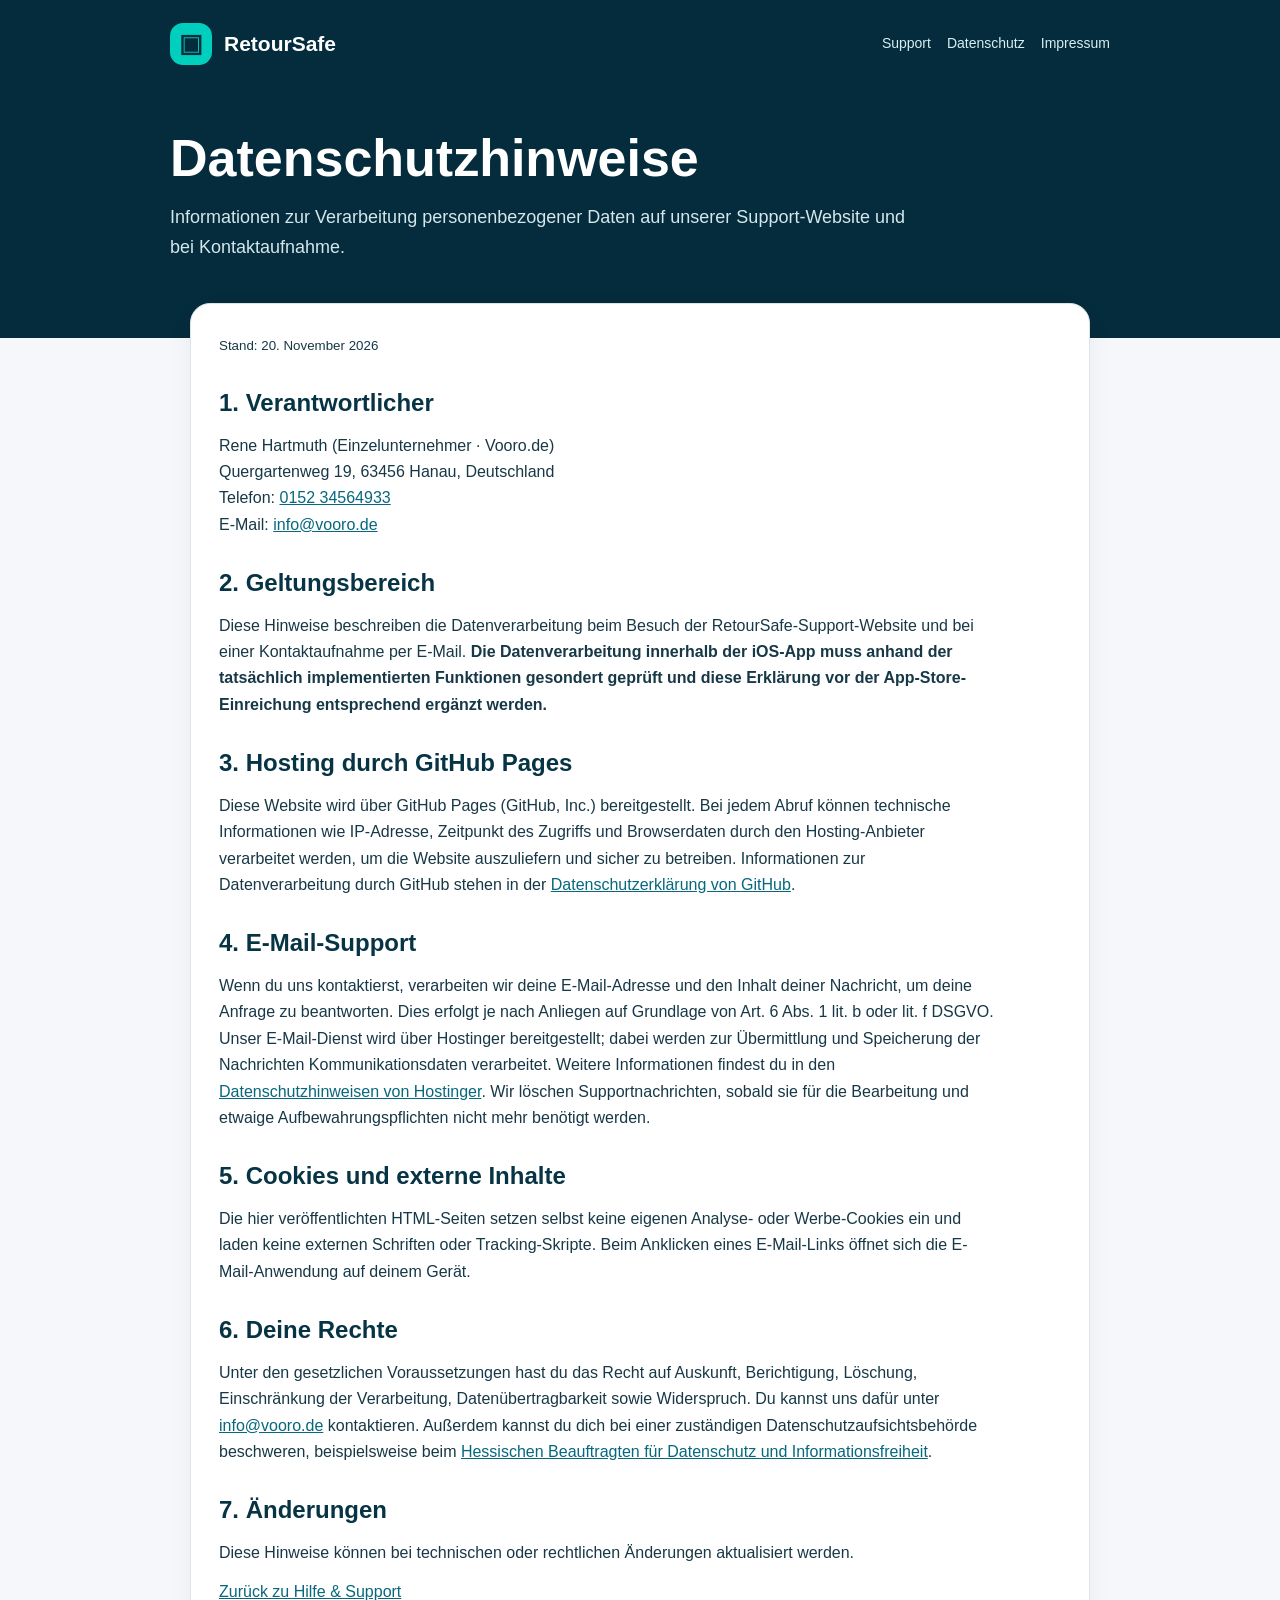
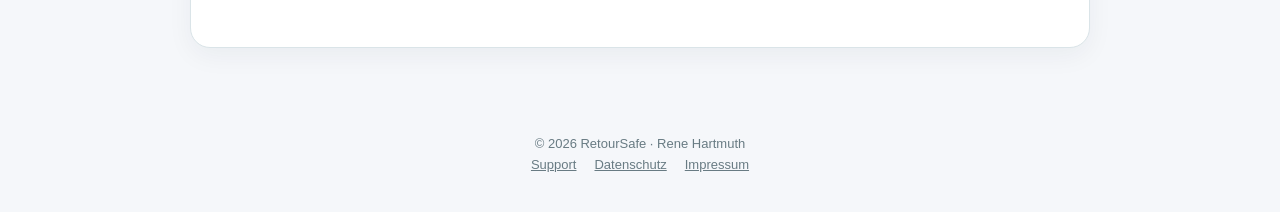
==== datenschutz.html @ 26d32a20 "Add RetourSafe datenschutz.html" ====
<!doctype html><html lang="de"><head><meta charset="utf-8"><meta name="viewport" content="width=device-width, initial-scale=1"><meta name="theme-color" content="#042c3c"><meta name="description" content="Informationen zur Verarbeitung personenbezogener Daten auf unserer Support-Website und bei Kontaktaufnahme."><title>Datenschutzhinweise | RetourSafe</title><style>:root{--ink:#073445;--deep:#042c3c;--aqua:#00cfbd;--muted:#60727b;--bg:#f5f7fa;--line:#dae4e8}*{box-sizing:border-box}body{margin:0;background:var(--bg);font-family:-apple-system,BlinkMacSystemFont,"Segoe UI",Arial,sans-serif;color:#173846;line-height:1.65}a{color:#06677d}a:focus-visible{outline:3px solid var(--aqua);outline-offset:3px}header{background:var(--deep);color:#fff;padding:23px 22px 75px}.wrap{max-width:940px;margin:0 auto}.top{display:flex;gap:18px;justify-content:space-between;align-items:center;flex-wrap:wrap}.brand{display:flex;align-items:center;gap:12px;color:white;text-decoration:none;font-size:21px;font-weight:800}.symbol{display:grid;place-items:center;width:42px;height:42px;background:var(--aqua);color:var(--deep);border-radius:13px;font-size:25px}nav{display:flex;gap:16px;flex-wrap:wrap}nav a{color:#d8eff2;text-decoration:none;font-size:14px}.hero{margin-top:65px}h1{font-size:clamp(32px,5vw,52px);line-height:1.1;margin:0 0 16px;color:#fff}header p{color:#d5e6ec;font-size:18px;max-width:750px;margin:0}main{max-width:940px;margin:-35px auto 0;position:relative;padding:0 20px 65px}.card{background:white;border:1px solid var(--line);border-radius:20px;padding:28px;box-shadow:0 8px 26px rgba(4,44,60,.05)}h2{font-size:24px;color:var(--ink);margin:25px 0 10px}h2:first-child{margin-top:0}p{margin:0 0 13px}.legal p{max-width:780px}.legal ul{padding-left:22px}footer{padding:20px 20px 36px;font-size:13px;text-align:center;color:#687b83}footer a{color:inherit;margin:0 9px}@media(max-width:600px){header{padding-bottom:60px}.hero{margin-top:50px}.card{padding:22px}nav{gap:10px}.top{align-items:flex-start}}</style></head><body><header><div class="wrap"><div class="top"><a class="brand" href="index.html"><span class="symbol" aria-hidden="true">▣</span>RetourSafe</a><nav aria-label="Hauptnavigation"><a href="index.html">Support</a><a href="datenschutz.html">Datenschutz</a><a href="impressum.html">Impressum</a></nav></div><div class="hero"><h1>Datenschutzhinweise</h1><p>Informationen zur Verarbeitung personenbezogener Daten auf unserer Support-Website und bei Kontaktaufnahme.</p></div></div></header><main><article class="card legal"><p><small>Stand: 20. November 2026</small></p><h2>1. Verantwortlicher</h2><p>Rene Hartmuth (Einzelunternehmer · Vooro.de)<br>Quergartenweg 19, 63456 Hanau, Deutschland<br>Telefon: <a href="tel:+4915234564933">0152 34564933</a><br>E-Mail: <a href="mailto:info@vooro.de">info@vooro.de</a></p><h2>2. Geltungsbereich</h2><p>Diese Hinweise beschreiben die Datenverarbeitung beim Besuch der RetourSafe-Support-Website und bei einer Kontaktaufnahme per E-Mail. <strong>Die Datenverarbeitung innerhalb der iOS-App muss anhand der tatsächlich implementierten Funktionen gesondert geprüft und diese Erklärung vor der App-Store-Einreichung entsprechend ergänzt werden.</strong></p><h2>3. Hosting durch GitHub Pages</h2><p>Diese Website wird über GitHub Pages (GitHub, Inc.) bereitgestellt. Bei jedem Abruf können technische Informationen wie IP-Adresse, Zeitpunkt des Zugriffs und Browserdaten durch den Hosting-Anbieter verarbeitet werden, um die Website auszuliefern und sicher zu betreiben. Informationen zur Datenverarbeitung durch GitHub stehen in der <a href="https://docs.github.com/de/site-policy/privacy-policies/github-general-privacy-statement" rel="noopener noreferrer" target="_blank">Datenschutzerklärung von GitHub</a>.</p><h2>4. E-Mail-Support</h2><p>Wenn du uns kontaktierst, verarbeiten wir deine E-Mail-Adresse und den Inhalt deiner Nachricht, um deine Anfrage zu beantworten. Dies erfolgt je nach Anliegen auf Grundlage von Art. 6 Abs. 1 lit. b oder lit. f DSGVO. Unser E-Mail-Dienst wird über Hostinger bereitgestellt; dabei werden zur Übermittlung und Speicherung der Nachrichten Kommunikationsdaten verarbeitet. Weitere Informationen findest du in den <a href="https://www.hostinger.com/legal/privacy-policy" rel="noopener noreferrer" target="_blank">Datenschutzhinweisen von Hostinger</a>. Wir löschen Supportnachrichten, sobald sie für die Bearbeitung und etwaige Aufbewahrungspflichten nicht mehr benötigt werden.</p><h2>5. Cookies und externe Inhalte</h2><p>Die hier veröffentlichten HTML-Seiten setzen selbst keine eigenen Analyse- oder Werbe-Cookies ein und laden keine externen Schriften oder Tracking-Skripte. Beim Anklicken eines E-Mail-Links öffnet sich die E-Mail-Anwendung auf deinem Gerät.</p><h2>6. Deine Rechte</h2><p>Unter den gesetzlichen Voraussetzungen hast du das Recht auf Auskunft, Berichtigung, Löschung, Einschränkung der Verarbeitung, Datenübertragbarkeit sowie Widerspruch. Du kannst uns dafür unter <a href="mailto:info@vooro.de">info@vooro.de</a> kontaktieren. Außerdem kannst du dich bei einer zuständigen Datenschutzaufsichtsbehörde beschweren, beispielsweise beim <a href="https://datenschutz.hessen.de/" rel="noopener noreferrer" target="_blank">Hessischen Beauftragten für Datenschutz und Informationsfreiheit</a>.</p><h2>7. Änderungen</h2><p>Diese Hinweise können bei technischen oder rechtlichen Änderungen aktualisiert werden.</p><p><a href="index.html">Zurück zu Hilfe &amp; Support</a></p></article></main><footer>© 2026 RetourSafe · Rene Hartmuth<br><a href="index.html">Support</a><a href="datenschutz.html">Datenschutz</a><a href="impressum.html">Impressum</a></footer></body></html>
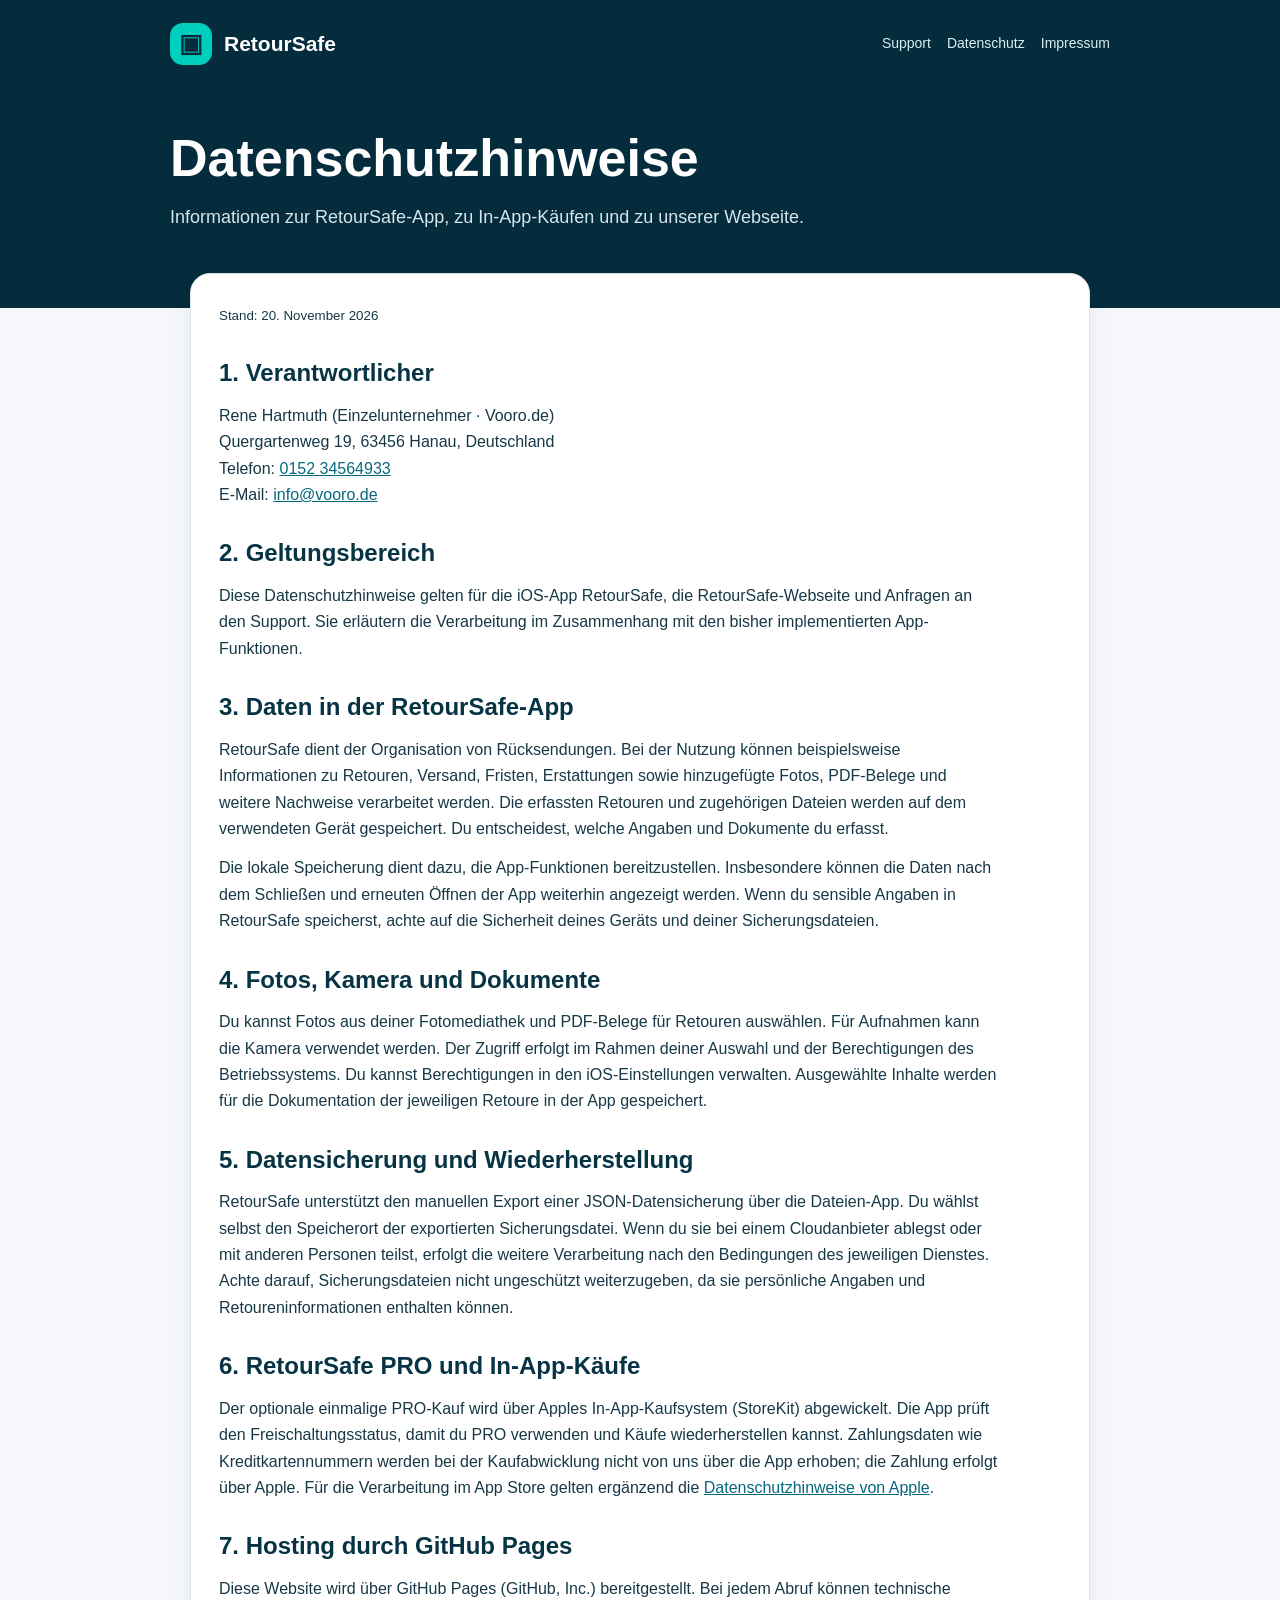
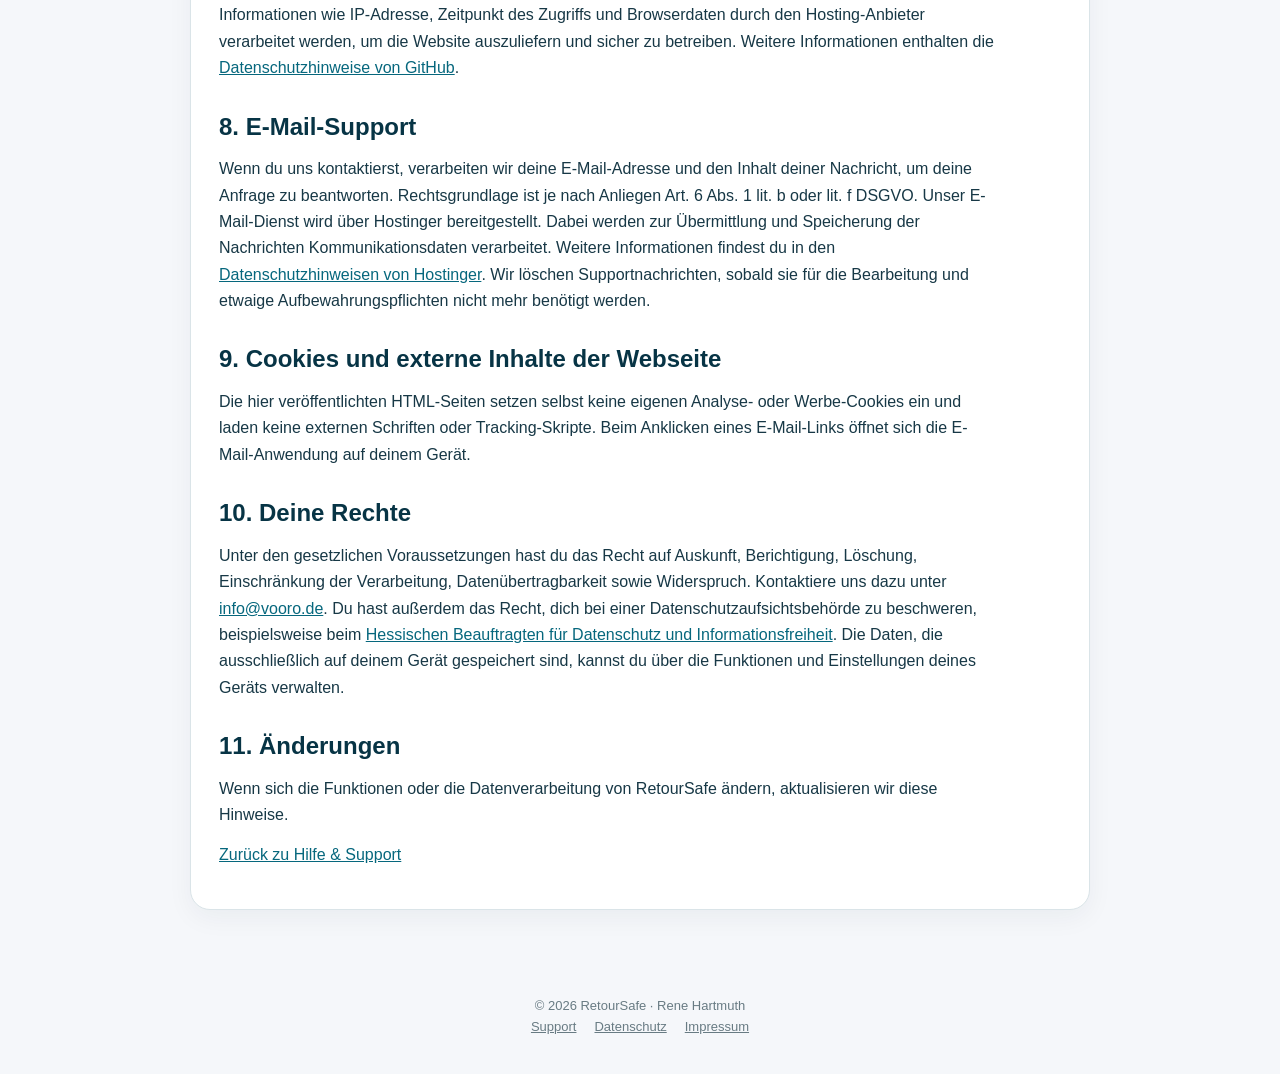
==== commit f9e06623: "Document RetourSafe local app storage, photo access, backups and StoreKit privacy" ====
--- a/datenschutz.html
+++ b/datenschutz.html
@@ -1 +1,10 @@
-<!doctype html><html lang="de"><head><meta charset="utf-8"><meta name="viewport" content="width=device-width, initial-scale=1"><meta name="theme-color" content="#042c3c"><meta name="description" content="Informationen zur Verarbeitung personenbezogener Daten auf unserer Support-Website und bei Kontaktaufnahme."><title>Datenschutzhinweise | RetourSafe</title><style>:root{--ink:#073445;--deep:#042c3c;--aqua:#00cfbd;--muted:#60727b;--bg:#f5f7fa;--line:#dae4e8}*{box-sizing:border-box}body{margin:0;background:var(--bg);font-family:-apple-system,BlinkMacSystemFont,"Segoe UI",Arial,sans-serif;color:#173846;line-height:1.65}a{color:#06677d}a:focus-visible{outline:3px solid var(--aqua);outline-offset:3px}header{background:var(--deep);color:#fff;padding:23px 22px 75px}.wrap{max-width:940px;margin:0 auto}.top{display:flex;gap:18px;justify-content:space-between;align-items:center;flex-wrap:wrap}.brand{display:flex;align-items:center;gap:12px;color:white;text-decoration:none;font-size:21px;font-weight:800}.symbol{display:grid;place-items:center;width:42px;height:42px;background:var(--aqua);color:var(--deep);border-radius:13px;font-size:25px}nav{display:flex;gap:16px;flex-wrap:wrap}nav a{color:#d8eff2;text-decoration:none;font-size:14px}.hero{margin-top:65px}h1{font-size:clamp(32px,5vw,52px);line-height:1.1;margin:0 0 16px;color:#fff}header p{color:#d5e6ec;font-size:18px;max-width:750px;margin:0}main{max-width:940px;margin:-35px auto 0;position:relative;padding:0 20px 65px}.card{background:white;border:1px solid var(--line);border-radius:20px;padding:28px;box-shadow:0 8px 26px rgba(4,44,60,.05)}h2{font-size:24px;color:var(--ink);margin:25px 0 10px}h2:first-child{margin-top:0}p{margin:0 0 13px}.legal p{max-width:780px}.legal ul{padding-left:22px}footer{padding:20px 20px 36px;font-size:13px;text-align:center;color:#687b83}footer a{color:inherit;margin:0 9px}@media(max-width:600px){header{padding-bottom:60px}.hero{margin-top:50px}.card{padding:22px}nav{gap:10px}.top{align-items:flex-start}}</style></head><body><header><div class="wrap"><div class="top"><a class="brand" href="index.html"><span class="symbol" aria-hidden="true">▣</span>RetourSafe</a><nav aria-label="Hauptnavigation"><a href="index.html">Support</a><a href="datenschutz.html">Datenschutz</a><a href="impressum.html">Impressum</a></nav></div><div class="hero"><h1>Datenschutzhinweise</h1><p>Informationen zur Verarbeitung personenbezogener Daten auf unserer Support-Website und bei Kontaktaufnahme.</p></div></div></header><main><article class="card legal"><p><small>Stand: 20. November 2026</small></p><h2>1. Verantwortlicher</h2><p>Rene Hartmuth (Einzelunternehmer · Vooro.de)<br>Quergartenweg 19, 63456 Hanau, Deutschland<br>Telefon: <a href="tel:+4915234564933">0152 34564933</a><br>E-Mail: <a href="mailto:info@vooro.de">info@vooro.de</a></p><h2>2. Geltungsbereich</h2><p>Diese Hinweise beschreiben die Datenverarbeitung beim Besuch der RetourSafe-Support-Website und bei einer Kontaktaufnahme per E-Mail. <strong>Die Datenverarbeitung innerhalb der iOS-App muss anhand der tatsächlich implementierten Funktionen gesondert geprüft und diese Erklärung vor der App-Store-Einreichung entsprechend ergänzt werden.</strong></p><h2>3. Hosting durch GitHub Pages</h2><p>Diese Website wird über GitHub Pages (GitHub, Inc.) bereitgestellt. Bei jedem Abruf können technische Informationen wie IP-Adresse, Zeitpunkt des Zugriffs und Browserdaten durch den Hosting-Anbieter verarbeitet werden, um die Website auszuliefern und sicher zu betreiben. Informationen zur Datenverarbeitung durch GitHub stehen in der <a href="https://docs.github.com/de/site-policy/privacy-policies/github-general-privacy-statement" rel="noopener noreferrer" target="_blank">Datenschutzerklärung von GitHub</a>.</p><h2>4. E-Mail-Support</h2><p>Wenn du uns kontaktierst, verarbeiten wir deine E-Mail-Adresse und den Inhalt deiner Nachricht, um deine Anfrage zu beantworten. Dies erfolgt je nach Anliegen auf Grundlage von Art. 6 Abs. 1 lit. b oder lit. f DSGVO. Unser E-Mail-Dienst wird über Hostinger bereitgestellt; dabei werden zur Übermittlung und Speicherung der Nachrichten Kommunikationsdaten verarbeitet. Weitere Informationen findest du in den <a href="https://www.hostinger.com/legal/privacy-policy" rel="noopener noreferrer" target="_blank">Datenschutzhinweisen von Hostinger</a>. Wir löschen Supportnachrichten, sobald sie für die Bearbeitung und etwaige Aufbewahrungspflichten nicht mehr benötigt werden.</p><h2>5. Cookies und externe Inhalte</h2><p>Die hier veröffentlichten HTML-Seiten setzen selbst keine eigenen Analyse- oder Werbe-Cookies ein und laden keine externen Schriften oder Tracking-Skripte. Beim Anklicken eines E-Mail-Links öffnet sich die E-Mail-Anwendung auf deinem Gerät.</p><h2>6. Deine Rechte</h2><p>Unter den gesetzlichen Voraussetzungen hast du das Recht auf Auskunft, Berichtigung, Löschung, Einschränkung der Verarbeitung, Datenübertragbarkeit sowie Widerspruch. Du kannst uns dafür unter <a href="mailto:info@vooro.de">info@vooro.de</a> kontaktieren. Außerdem kannst du dich bei einer zuständigen Datenschutzaufsichtsbehörde beschweren, beispielsweise beim <a href="https://datenschutz.hessen.de/" rel="noopener noreferrer" target="_blank">Hessischen Beauftragten für Datenschutz und Informationsfreiheit</a>.</p><h2>7. Änderungen</h2><p>Diese Hinweise können bei technischen oder rechtlichen Änderungen aktualisiert werden.</p><p><a href="index.html">Zurück zu Hilfe &amp; Support</a></p></article></main><footer>© 2026 RetourSafe · Rene Hartmuth<br><a href="index.html">Support</a><a href="datenschutz.html">Datenschutz</a><a href="impressum.html">Impressum</a></footer></body></html>+<!doctype html><html lang="de"><head><meta charset="utf-8"><meta name="viewport" content="width=device-width, initial-scale=1"><meta name="theme-color" content="#042c3c"><meta name="description" content="Datenschutzhinweise zur RetourSafe-App für iPhone, zu App-Käufen und zur Support-Webseite."><title>Datenschutzhinweise | RetourSafe</title><style>:root{--ink:#073445;--deep:#042c3c;--aqua:#00cfbd;--muted:#60727b;--bg:#f5f7fa;--line:#dae4e8}*{box-sizing:border-box}body{margin:0;background:var(--bg);font-family:-apple-system,BlinkMacSystemFont,"Segoe UI",Arial,sans-serif;color:#173846;line-height:1.65}a{color:#06677d}a:focus-visible{outline:3px solid var(--aqua);outline-offset:3px}header{background:var(--deep);color:#fff;padding:23px 22px 75px}.wrap{max-width:940px;margin:0 auto}.top{display:flex;gap:18px;justify-content:space-between;align-items:center;flex-wrap:wrap}.brand{display:flex;align-items:center;gap:12px;color:white;text-decoration:none;font-size:21px;font-weight:800}.symbol{display:grid;place-items:center;width:42px;height:42px;background:var(--aqua);color:var(--deep);border-radius:13px;font-size:25px}nav{display:flex;gap:16px;flex-wrap:wrap}nav a{color:#d8eff2;text-decoration:none;font-size:14px}.hero{margin-top:65px}h1{font-size:clamp(32px,5vw,52px);line-height:1.1;margin:0 0 16px;color:#fff}header p{color:#d5e6ec;font-size:18px;max-width:750px;margin:0}main{max-width:940px;margin:-35px auto 0;position:relative;padding:0 20px 65px}.card{background:white;border:1px solid var(--line);border-radius:20px;padding:28px;box-shadow:0 8px 26px rgba(4,44,60,.05)}h2{font-size:24px;color:var(--ink);margin:25px 0 10px}h2:first-child{margin-top:0}p{margin:0 0 13px}.legal p{max-width:780px}.legal ul{padding-left:22px}footer{padding:20px 20px 36px;font-size:13px;text-align:center;color:#687b83}footer a{color:inherit;margin:0 9px}@media(max-width:600px){header{padding-bottom:60px}.hero{margin-top:50px}.card{padding:22px}nav{gap:10px}.top{align-items:flex-start}}</style></head><body><header><div class="wrap"><div class="top"><a class="brand" href="index.html"><span class="symbol" aria-hidden="true">▣</span>RetourSafe</a><nav aria-label="Hauptnavigation"><a href="support.html">Support</a><a href="datenschutz.html">Datenschutz</a><a href="impressum.html">Impressum</a></nav></div><div class="hero"><h1>Datenschutzhinweise</h1><p>Informationen zur RetourSafe-App, zu In-App-Käufen und zu unserer Webseite.</p></div></div></header><main><article class="card legal"><p><small>Stand: 20. November 2026</small></p><h2>1. Verantwortlicher</h2><p>Rene Hartmuth (Einzelunternehmer · Vooro.de)<br>Quergartenweg 19, 63456 Hanau, Deutschland<br>Telefon: <a href="tel:+4915234564933">0152 34564933</a><br>E-Mail: <a href="mailto:info@vooro.de">info@vooro.de</a></p><h2>2. Geltungsbereich</h2><p>Diese Datenschutzhinweise gelten für die iOS-App RetourSafe, die RetourSafe-Webseite und Anfragen an den Support. Sie erläutern die Verarbeitung im Zusammenhang mit den bisher implementierten App-Funktionen.</p>
+<h2>3. Daten in der RetourSafe-App</h2><p>RetourSafe dient der Organisation von Rücksendungen. Bei der Nutzung können beispielsweise Informationen zu Retouren, Versand, Fristen, Erstattungen sowie hinzugefügte Fotos, PDF-Belege und weitere Nachweise verarbeitet werden. Die erfassten Retouren und zugehörigen Dateien werden auf dem verwendeten Gerät gespeichert. Du entscheidest, welche Angaben und Dokumente du erfasst.</p><p>Die lokale Speicherung dient dazu, die App-Funktionen bereitzustellen. Insbesondere können die Daten nach dem Schließen und erneuten Öffnen der App weiterhin angezeigt werden. Wenn du sensible Angaben in RetourSafe speicherst, achte auf die Sicherheit deines Geräts und deiner Sicherungsdateien.</p>
+<h2>4. Fotos, Kamera und Dokumente</h2><p>Du kannst Fotos aus deiner Fotomediathek und PDF-Belege für Retouren auswählen. Für Aufnahmen kann die Kamera verwendet werden. Der Zugriff erfolgt im Rahmen deiner Auswahl und der Berechtigungen des Betriebssystems. Du kannst Berechtigungen in den iOS-Einstellungen verwalten. Ausgewählte Inhalte werden für die Dokumentation der jeweiligen Retoure in der App gespeichert.</p>
+<h2>5. Datensicherung und Wiederherstellung</h2><p>RetourSafe unterstützt den manuellen Export einer JSON-Datensicherung über die Dateien-App. Du wählst selbst den Speicherort der exportierten Sicherungsdatei. Wenn du sie bei einem Cloudanbieter ablegst oder mit anderen Personen teilst, erfolgt die weitere Verarbeitung nach den Bedingungen des jeweiligen Dienstes. Achte darauf, Sicherungsdateien nicht ungeschützt weiterzugeben, da sie persönliche Angaben und Retoureninformationen enthalten können.</p>
+<h2>6. RetourSafe PRO und In-App-Käufe</h2><p>Der optionale einmalige PRO-Kauf wird über Apples In-App-Kaufsystem (StoreKit) abgewickelt. Die App prüft den Freischaltungsstatus, damit du PRO verwenden und Käufe wiederherstellen kannst. Zahlungsdaten wie Kreditkartennummern werden bei der Kaufabwicklung nicht von uns über die App erhoben; die Zahlung erfolgt über Apple. Für die Verarbeitung im App Store gelten ergänzend die <a href="https://www.apple.com/de/legal/privacy/data/de/app-store/" target="_blank" rel="noopener noreferrer">Datenschutzhinweise von Apple</a>.</p>
+<h2>7. Hosting durch GitHub Pages</h2><p>Diese Website wird über GitHub Pages (GitHub, Inc.) bereitgestellt. Bei jedem Abruf können technische Informationen wie IP-Adresse, Zeitpunkt des Zugriffs und Browserdaten durch den Hosting-Anbieter verarbeitet werden, um die Website auszuliefern und sicher zu betreiben. Weitere Informationen enthalten die <a href="https://docs.github.com/de/site-policy/privacy-policies/github-general-privacy-statement" target="_blank" rel="noopener noreferrer">Datenschutzhinweise von GitHub</a>.</p>
+<h2>8. E-Mail-Support</h2><p>Wenn du uns kontaktierst, verarbeiten wir deine E-Mail-Adresse und den Inhalt deiner Nachricht, um deine Anfrage zu beantworten. Rechtsgrundlage ist je nach Anliegen Art. 6 Abs. 1 lit. b oder lit. f DSGVO. Unser E-Mail-Dienst wird über Hostinger bereitgestellt. Dabei werden zur Übermittlung und Speicherung der Nachrichten Kommunikationsdaten verarbeitet. Weitere Informationen findest du in den <a href="https://www.hostinger.com/legal/privacy-policy" target="_blank" rel="noopener noreferrer">Datenschutzhinweisen von Hostinger</a>. Wir löschen Supportnachrichten, sobald sie für die Bearbeitung und etwaige Aufbewahrungspflichten nicht mehr benötigt werden.</p>
+<h2>9. Cookies und externe Inhalte der Webseite</h2><p>Die hier veröffentlichten HTML-Seiten setzen selbst keine eigenen Analyse- oder Werbe-Cookies ein und laden keine externen Schriften oder Tracking-Skripte. Beim Anklicken eines E-Mail-Links öffnet sich die E-Mail-Anwendung auf deinem Gerät.</p>
+<h2>10. Deine Rechte</h2><p>Unter den gesetzlichen Voraussetzungen hast du das Recht auf Auskunft, Berichtigung, Löschung, Einschränkung der Verarbeitung, Datenübertragbarkeit sowie Widerspruch. Kontaktiere uns dazu unter <a href="mailto:info@vooro.de">info@vooro.de</a>. Du hast außerdem das Recht, dich bei einer Datenschutzaufsichtsbehörde zu beschweren, beispielsweise beim <a href="https://datenschutz.hessen.de/" target="_blank" rel="noopener noreferrer">Hessischen Beauftragten für Datenschutz und Informationsfreiheit</a>. Die Daten, die ausschließlich auf deinem Gerät gespeichert sind, kannst du über die Funktionen und Einstellungen deines Geräts verwalten.</p>
+<h2>11. Änderungen</h2><p>Wenn sich die Funktionen oder die Datenverarbeitung von RetourSafe ändern, aktualisieren wir diese Hinweise.</p><p><a href="support.html">Zurück zu Hilfe &amp; Support</a></p></article></main><footer>© 2026 RetourSafe · Rene Hartmuth<br><a href="support.html">Support</a><a href="datenschutz.html">Datenschutz</a><a href="impressum.html">Impressum</a></footer></body></html>
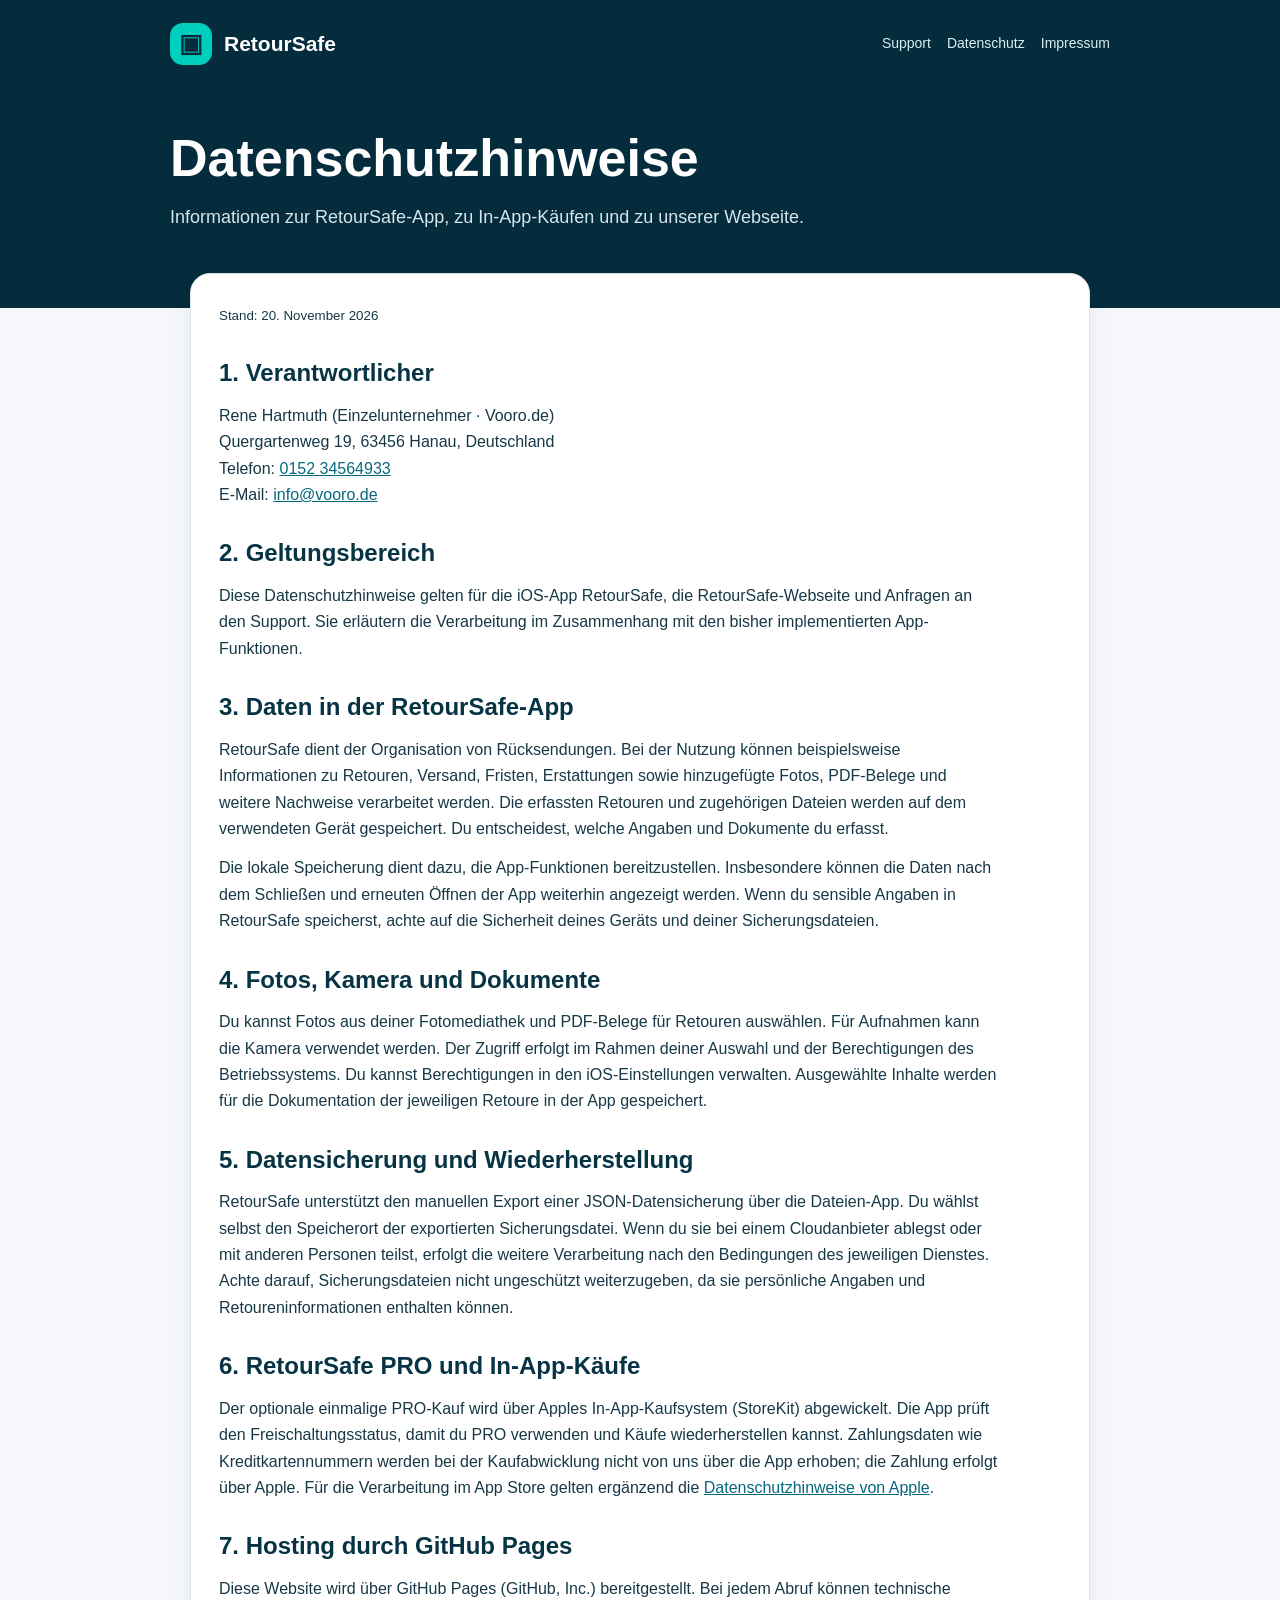
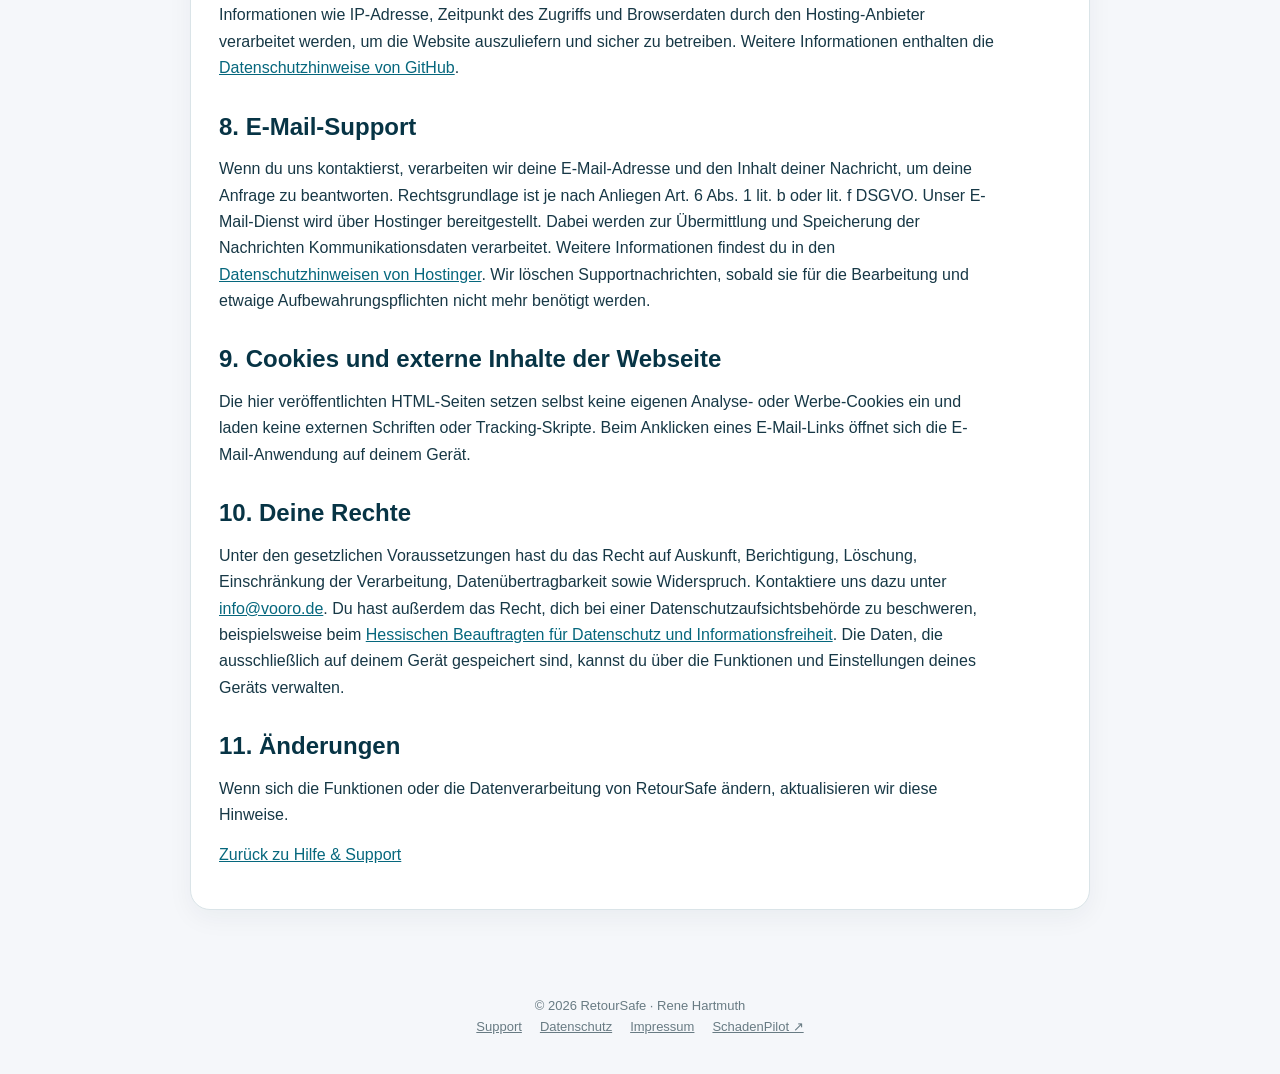
==== commit a2cd9f54: "Add reciprocal SchadenPilot link to RetourSafe website" ====
--- a/datenschutz.html
+++ b/datenschutz.html
@@ -7,4 +7,4 @@
 <h2>8. E-Mail-Support</h2><p>Wenn du uns kontaktierst, verarbeiten wir deine E-Mail-Adresse und den Inhalt deiner Nachricht, um deine Anfrage zu beantworten. Rechtsgrundlage ist je nach Anliegen Art. 6 Abs. 1 lit. b oder lit. f DSGVO. Unser E-Mail-Dienst wird über Hostinger bereitgestellt. Dabei werden zur Übermittlung und Speicherung der Nachrichten Kommunikationsdaten verarbeitet. Weitere Informationen findest du in den <a href="https://www.hostinger.com/legal/privacy-policy" target="_blank" rel="noopener noreferrer">Datenschutzhinweisen von Hostinger</a>. Wir löschen Supportnachrichten, sobald sie für die Bearbeitung und etwaige Aufbewahrungspflichten nicht mehr benötigt werden.</p>
 <h2>9. Cookies und externe Inhalte der Webseite</h2><p>Die hier veröffentlichten HTML-Seiten setzen selbst keine eigenen Analyse- oder Werbe-Cookies ein und laden keine externen Schriften oder Tracking-Skripte. Beim Anklicken eines E-Mail-Links öffnet sich die E-Mail-Anwendung auf deinem Gerät.</p>
 <h2>10. Deine Rechte</h2><p>Unter den gesetzlichen Voraussetzungen hast du das Recht auf Auskunft, Berichtigung, Löschung, Einschränkung der Verarbeitung, Datenübertragbarkeit sowie Widerspruch. Kontaktiere uns dazu unter <a href="mailto:info@vooro.de">info@vooro.de</a>. Du hast außerdem das Recht, dich bei einer Datenschutzaufsichtsbehörde zu beschweren, beispielsweise beim <a href="https://datenschutz.hessen.de/" target="_blank" rel="noopener noreferrer">Hessischen Beauftragten für Datenschutz und Informationsfreiheit</a>. Die Daten, die ausschließlich auf deinem Gerät gespeichert sind, kannst du über die Funktionen und Einstellungen deines Geräts verwalten.</p>
-<h2>11. Änderungen</h2><p>Wenn sich die Funktionen oder die Datenverarbeitung von RetourSafe ändern, aktualisieren wir diese Hinweise.</p><p><a href="support.html">Zurück zu Hilfe &amp; Support</a></p></article></main><footer>© 2026 RetourSafe · Rene Hartmuth<br><a href="support.html">Support</a><a href="datenschutz.html">Datenschutz</a><a href="impressum.html">Impressum</a></footer></body></html>+<h2>11. Änderungen</h2><p>Wenn sich die Funktionen oder die Datenverarbeitung von RetourSafe ändern, aktualisieren wir diese Hinweise.</p><p><a href="support.html">Zurück zu Hilfe &amp; Support</a></p></article></main><footer>© 2026 RetourSafe · Rene Hartmuth<br><a href="support.html">Support</a><a href="datenschutz.html">Datenschutz</a><a href="impressum.html">Impressum</a><a href="https://rhartmuth.github.io/schadenpilot-website/" target="_blank" rel="noopener noreferrer">SchadenPilot ↗</a></footer></body></html>
